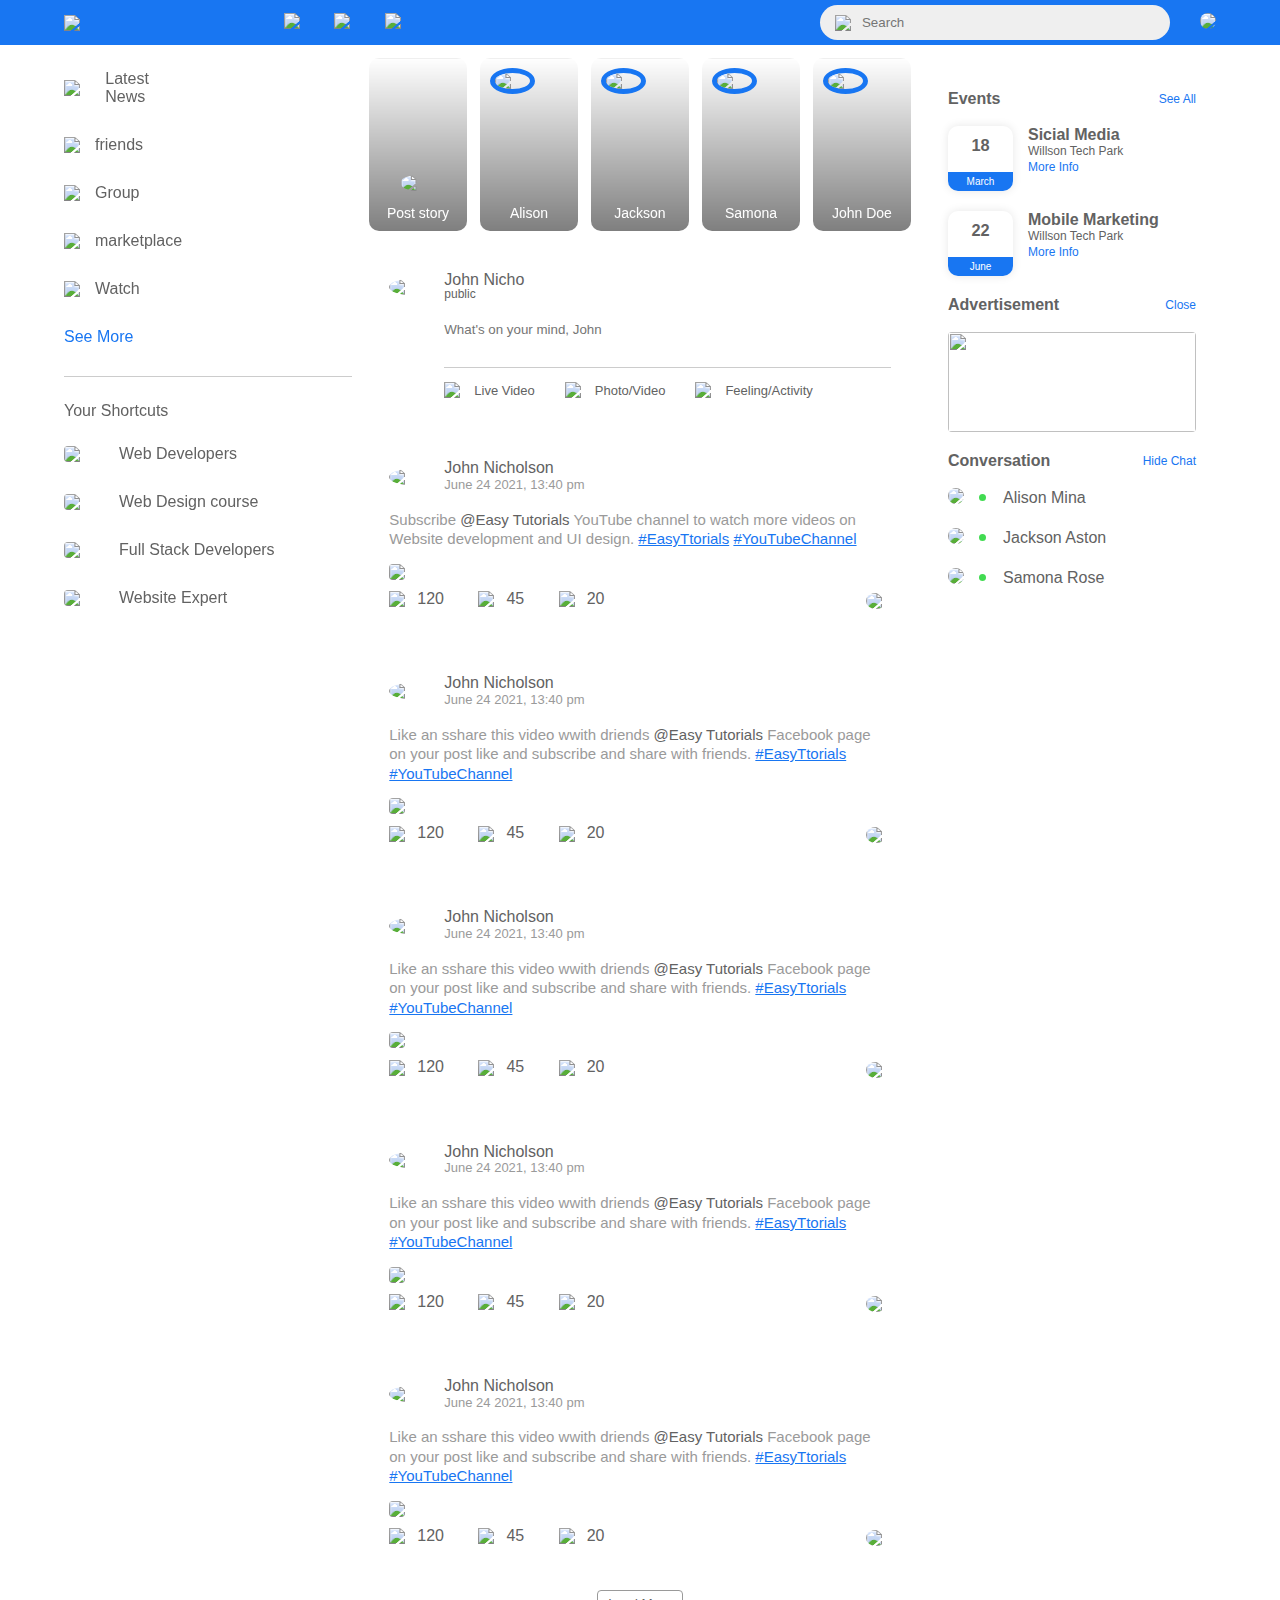
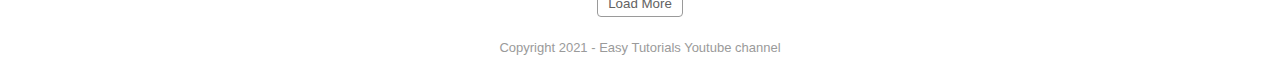
==== index.html @ 9cf2bbb2 "Add files via upload" ====
<!DOCTYPE html>
<html lang="en">
<head>
    <meta charset="UTF-8">
    <meta http-equiv="X-UA-Compatible" content="IE=edge">
    <meta name="viewport" content="width=device-width, initial-scale=1.0">
    <title>SocialBook - Easy Tutorials</title>
    <link rel="stylesheet" href="style.css">
    <link rel="stylesheet" href="https://cdnjs.cloudflare.com/ajax/libs/font-awesome/6.4.0/css/all.min.css" integrity="sha512-iecdLmaskl7CVkqkXNQ/ZH/XLlvWZOJyj7Yy7tcenmpD1ypASozpmT/E0iPtmFIB46ZmdtAc9eNBvH0H/ZpiBw==" crossorigin="anonymous" referrerpolicy="no-referrer" />
</head>
<body>
    <nav>
        <div class="nav-left">
            <img src="images/logo.png" class="logo">
            <ul>
                <li><img src="images/notification.png"></li>
                <li><img src="images/inbox.png"></li>
                <li><img src="images/video.png"></li>
            </ul>
        </div>
        <div class="nav-right">
            <div class="search-box">
                <img src="images/search.png" >
                <input type="text" placeholder="Search">
            </div>
            <div class="nav-user-icon" onclick="settingsMenuToggle()">
                <img src="images/profile-pic.png" >
            </div>
        </div>
<!-- --------------- settings menu -------------------------  -->
        <div class="settings-menu">
            <div id="dark-btn">
                <span></span>
            </div>
            <div class="settings-menu-inner">
                <div class="user-profile">
                    <img src="images/profile-pic.png">
                    <div>
                        <p>John Nicholsan</p>
                        <a href="#">See your profile</a>
                    </div>
                </div>
                <hr>
                <div class="user-profile">
                    <img src="images/feedback.png">
                    <div>
                        <p>Give Feedback</p>
                        <a href="#">Help us to improve new design</a>
                    </div>
                </div>
                <hr>

                <div class="setting-links">
                    <img src="images/setting.png" class="settings-icon"> 
                    <a href="#">Settings & Privacy <img src="images/arrow.png" width="10px"></a>
                </div>
                
                <div class="setting-links">
                    <img src="images/help.png" class="settings-icon"> 
                    <a href="#">Help and support <img src="images/arrow.png" width="10px"></a>
                </div>
                <div class="setting-links">
                    <img src="images/display.png" class="settings-icon"> 
                    <a href="#">Display and Accessibility <img src="images/arrow.png" width="10px"></a>
                </div>
                <div class="setting-links">
                    <img src="images/logout.png" class="settings-icon"> 
                    <a href="#">Logout <img src="images/arrow.png" width="10px"></a>
                </div>
            </div>
        </div>
    </nav>

    <div class="container">
        <!-- -------------- left-sidebar --------------- -->
        <div class="left-sidebar">
            <div class="imp-links">
                <a href="#"><img src="images/news.png">Latest News</a>
                <a href="#"><img src="images/friends.png">friends</a>
                <a href="#"><img src="images/group.png">Group</a>
                <a href="#"><img src="images/marketplace.png">marketplace</a>
                <a href="#"><img src="images/watch.png">Watch</a>
                <a href="#">See More</a>
            </div>
            <div class="shortcut-links">
                <p>Your Shortcuts</p>
                <a href="#"><img src="images/shortcut-1.png">Web Developers</a>
                <a href="#"><img src="images/shortcut-2.png">Web Design course</a>
                <a href="#"><img src="images/shortcut-3.png">Full Stack Developers</a>
                <a href="#"><img src="images/shortcut-4.png">Website Expert</a>
            </div>
        </div>

        <!-- -------------- main-content --------------- -->
        <div class="main-content">

            <div class="story-gallery">
                <div class="story story1">
                    <img src="images/upload.png">
                    <p>Post story</p>
                </div>
                <div class="story story2">
                    <img src="images/member-1.png">
                    <p>Alison</p>
                </div>
                <div class="story story3">
                    <img src="images/member-2.png">
                    <p>Jackson</p>
                </div>
                <div class="story story4">
                    <img src="images/member-3.png">
                    <p>Samona</p>
                </div>
                <div class="story story5">
                    <img src="images/member-4.png">
                    <p>John Doe</p>
                </div>
            </div>

            <div class="write-post-container">
                <div class="user-profile">
                    <img src="images/profile-pic.png">
                    <div>
                        <p>John Nicho</p>
                        <small>public <i class="fa-solid fa-sort-down"></i></small>
                    </div>
                </div>

                <div class="post-input-container">
                    <textarea rows="3" placeholder="What's on your mind, John"></textarea>
                    <div class="add-post-links">
                        <a href="#"><img src="images/live-video.png">Live Video</a>
                        <a href="#"><img src="images/photo.png">Photo/Video</a>
                        <a href="#"><img src="images/feeling.png">Feeling/Activity</a>
                    </div>
                </div>
            </div>

            <div class="post-container">
                <div class="post-row">
                    <div class="user-profile">
                        <img src="images/profile-pic.png">
                        <div>
                            <p>John Nicholson</p>
                            <span>June 24 2021, 13:40 pm</span>
                        </div>
                    </div>
                    <a href="#"><i class="fas fa-ellipsis-v"></i></a>
                </div>

                <p class="post-text">Subscribe <span>@Easy Tutorials</span> YouTube channel to watch more videos on
                    Website development and UI design. 
                    <a href="#">#EasyTtorials</a>
                    <a href="#">#YouTubeChannel</a>
                </p>
                <img src="images/feed-image-1.png" class="post-img">

                <div class="post-row">
                    <div class="activity-icons">
                        <div><img src="images/like-blue.png" >120</div>
                        <div><img src="images/comments.png" >45</div>
                        <div><img src="images/share.png" >20</div>
                    </div>
                    <div class="post-profile-icon">
                        <img src="images/profile-pic.png"><i class="fa-solid fa-sort-down"></i>
                    </div>
                </div>
            </div>
            <div class="post-container">
                <div class="post-row">
                    <div class="user-profile">
                        <img src="images/profile-pic.png">
                        <div>
                            <p>John Nicholson</p>
                            <span>June 24 2021, 13:40 pm</span>
                        </div>
                    </div>
                    <a href="#"><i class="fas fa-ellipsis-v"></i></a>
                </div>

                <p class="post-text">Like an sshare this video wwith driends <span>@Easy Tutorials</span> Facebook page on your post like and subscribe and share with friends. 
                    <a href="#">#EasyTtorials</a>
                    <a href="#">#YouTubeChannel</a>
                </p>
                <img src="images/feed-image-2.png" class="post-img">

                <div class="post-row">
                    <div class="activity-icons">
                        <div><img src="images/like.png" >120</div>
                        <div><img src="images/comments.png" >45</div>
                        <div><img src="images/share.png" >20</div>
                    </div>
                    <div class="post-profile-icon">
                        <img src="images/profile-pic.png"><i class="fa-solid fa-sort-down"></i>
                    </div>
                </div>
            </div>
            <div class="post-container">
                <div class="post-row">
                    <div class="user-profile">
                        <img src="images/profile-pic.png">
                        <div>
                            <p>John Nicholson</p>
                            <span>June 24 2021, 13:40 pm</span>
                        </div>
                    </div>
                    <a href="#"><i class="fas fa-ellipsis-v"></i></a>
                </div>

                <p class="post-text">Like an sshare this video wwith driends <span>@Easy Tutorials</span> Facebook page on your post like and subscribe and share with friends. 
                    <a href="#">#EasyTtorials</a>
                    <a href="#">#YouTubeChannel</a>
                </p>
                <img src="images/feed-image-3.png" class="post-img">

                <div class="post-row">
                    <div class="activity-icons">
                        <div><img src="images/like.png" >120</div>
                        <div><img src="images/comments.png" >45</div>
                        <div><img src="images/share.png" >20</div>
                    </div>
                    <div class="post-profile-icon">
                        <img src="images/profile-pic.png"><i class="fa-solid fa-sort-down"></i>
                    </div>
                </div>
            </div>
            <div class="post-container">
                <div class="post-row">
                    <div class="user-profile">
                        <img src="images/profile-pic.png">
                        <div>
                            <p>John Nicholson</p>
                            <span>June 24 2021, 13:40 pm</span>
                        </div>
                    </div>
                    <a href="#"><i class="fas fa-ellipsis-v"></i></a>
                </div>

                <p class="post-text">Like an sshare this video wwith driends <span>@Easy Tutorials</span> Facebook page on your post like and subscribe and share with friends. 
                    <a href="#">#EasyTtorials</a>
                    <a href="#">#YouTubeChannel</a>
                </p>
                <img src="images/feed-image-4.png" class="post-img">

                <div class="post-row">
                    <div class="activity-icons">
                        <div><img src="images/like.png" >120</div>
                        <div><img src="images/comments.png" >45</div>
                        <div><img src="images/share.png" >20</div>
                    </div>
                    <div class="post-profile-icon">
                        <img src="images/profile-pic.png"><i class="fa-solid fa-sort-down"></i>
                    </div>
                </div>
            </div>
            <div class="post-container">
                <div class="post-row">
                    <div class="user-profile">
                        <img src="images/profile-pic.png">
                        <div>
                            <p>John Nicholson</p>
                            <span>June 24 2021, 13:40 pm</span>
                        </div>
                    </div>
                    <a href="#"><i class="fas fa-ellipsis-v"></i></a>
                </div>

                <p class="post-text">Like an sshare this video wwith driends <span>@Easy Tutorials</span> Facebook page on your post like and subscribe and share with friends. 
                    <a href="#">#EasyTtorials</a>
                    <a href="#">#YouTubeChannel</a>
                </p>
                <img src="images/feed-image-5.png" class="post-img">

                <div class="post-row">
                    <div class="activity-icons">
                        <div><img src="images/like.png" >120</div>
                        <div><img src="images/comments.png" >45</div>
                        <div><img src="images/share.png" >20</div>
                    </div>
                    <div class="post-profile-icon">
                        <img src="images/profile-pic.png"><i class="fa-solid fa-sort-down"></i>
                    </div>
                </div>
            </div>
            <button type="button" class="load-more-btn">Load More</button>

        </div>


        <!-- -------------- right-sidebar --------------- -->
        <div class="right-sidebar">

            <div class="sidebar-title">
                <h4>Events</h4>
                <a href="#">See All</a>
            </div>

            <div class="event">
                <div class="left-event">
                    <h3>18</h3>
                    <span>March</span>
                </div>
                <div class="right-event">
                    <h4>Sicial Media</h4>
                    <p><i class="fa-solid fa-location-dot"></i> Willson Tech Park</p>
                    <a href="#">More Info</a>
                </div>
            </div>
            <div class="event">
                <div class="left-event">
                    <h3>22</h3>
                    <span>June</span>
                </div>
                <div class="right-event">
                    <h4>Mobile Marketing</h4>
                    <p><i class="fa-solid fa-location-dot"></i> Willson Tech Park</p>
                    <a href="#">More Info</a>
                </div>
            </div>
            <div class="sidebar-title">
                <h4>Advertisement</h4>
                <a href="#">Close</a>
            </div>
            <img class="sidebar-adss" src="images/advertisement.png" />

            <div class="sidebar-title">
                <h4>Conversation</h4>
                <a href="#">Hide Chat</a>
            </div>

            <div class="online-list">
                <div class="online">
                    <img src="images/member-1.png">
                </div>
                <p>Alison Mina</p>
            </div>
            <div class="online-list">
                <div class="online">
                    <img src="images/member-2.png">
                </div>
                <p>Jackson Aston</p>
            </div>
            <div class="online-list">
                <div class="online">
                    <img src="images/member-3.png">
                </div>
                <p>Samona Rose</p>
            </div>

             
        </div>

    </div>

    <div class="footer">
        <p>Copyright 2021 - Easy Tutorials Youtube channel</p>
    </div>
    <script src="script.js"></script>
</body>
</html>
---- style.css ----
*{
    margin: 0;
    padding: 0;
    font-family: 'poppins',sans-serif;
    box-sizing: border-box;
}


:root{
    --body-color:#efefef;
    --nav-color:#1876f2;
    --bg-color:#fff;
}

.dark-theme{
    --body-color:#0a0a0a;
    --nav-color:#000;
    --bg-color:#000;
}

body{
    background: var(--body-color);
    transition: background 0.3s;
}

body{
    background: var(--bg-color);
}
nav{
    display: flex;
    align-items: center;
    justify-content: space-between;
    background: var(--nav-color);
    padding: 5px 5%;
    position: sticky;
    top: 0;
    z-index: 100;
}
.logo{
    width: 160px;
    margin-right: 45px;
} 

.nav-left,.nav-right{
    display: flex;
    align-items: center;

}
.nav-left ul li {
    list-style: none;
    display: inline-block;
}

.nav-left ul li img{
    width: 28px;
    margin: 0 15px;
}
.nav-user-icon img{
    width: 40px;
    border-radius: 50%;
    cursor: pointer;
}

.nav-user-icon{
    margin-left: 30px;
}
.search-box{
    background: #efefef;
    width: 350px; 
    border-radius: 20px;
    display: flex;
    align-items: center;
    padding: 0 15px;
}
.search-box img{
    width: 18px;     
}
.search-box input{
    width: 100%;
    background: transparent;
    padding: 10px;
    outline: none;
    border: 0;
}
.online{
    position: relative;
}

.online::after{
    content: '';
    width: 7px;
    height: 7px;
    border: 2px solid #fff;
    border-radius: 50%;
    background: #41db51;
    position: absolute;
    top: 0;
    right: 0;
}

.container{
    display: flex;
    justify-content: space-between;
    padding: 13px 5%;
}
.left-sidebar{
    /* background: var(--bg-color); */
    flex-basis: 25%;
    position: sticky;
    top: 70px;
    align-self: flex-start;
    /* height: 100vh; */
}
.right-sidebar{
    background: var(--bg-color);
    flex-basis: 25%;
    position: sticky;
    top: 70px;
    align-self: flex-start;
    /* height: 100vh; */
    padding: 20px;
    border-radius: 4px;
    color: #626262;
}
.main-content{
    flex-basis: 47%;
}
.imp-links a,.shortcut-links a{
    text-decoration: none;
    display: flex;
    align-items: center;
    margin-bottom: 30px;
    color:#626262;
    width: fit-content;
}

.imp-links a img{
    width: 25%;
    margin-right: 15px;
}
.imp-links a:last-child{
    color: #1876f2;
}
.imp-links{
    border-bottom: 1px solid #ccc;
}
.shortcut-links a img{
    width: 40px;
    border-radius: 4px;
    margin-right: 15px;
}
.shortcut-links p{
    margin: 25px 0;
    color: #626262;
    font-weight: 500;
}
.sidebar-title{
    display: flex;
    align-items: center;
    justify-content: space-between;
    margin-bottom: 18px;

}
.right-sidebar h4{
    font-weight: 600;
    font-size: 16px;
}
.sidebar-title a{
    text-decoration: none;
    color: #1876f2;
    font-size: 12px;
}
.event{
    display: flex;
    font-size: 14px;
    margin-bottom: 20px;
}
.left-event{
    border-radius: 10px;
    height: 65px;
    width: 65px;
    margin-right: 15px;
    padding-top: 10px;
    text-align: center;
    position: relative;
    overflow: hidden;
    box-shadow: 0 0 10px rgba(0, 0, 0, 0.1);
}

.event p{
    font-size: 12px;
}
.event a{
    font-size: 12px;
    text-decoration: none;
    color: #1876f2;
}
.left-event span{
    position: absolute;
    bottom: 0;
    left: 0;
    width: 100%;
    background: #1876f2;
    color: #fff;
    font-size: 10px;
    padding: 4px 0;

}

.sidebar-adss{
    width: 100%;
    height: 100px;
    margin-bottom: 20px;
    border-radius: 4px;

}
.online-list{
    display: flex;
    align-items: center;
    margin-bottom: 20px;
}
.online-list .online img{
    width: 40px;
    border-radius: 50%; 
}
.online-list .online{
    width: 40px;
    border-radius: 50%;
    margin-right: 15px;
}
.online-list .online::after{
    top: unset;
    bottom: 5px;
}


.story-gallery{
    display: flex;
    justify-content: space-between;
    margin-bottom: 20px;
}
.story{
    flex-basis: 18%;
    padding-top: 32%;
    position: relative;
    background-position: center;
    background-size: cover;
    border-radius: 10px;
}
.story img{
    position: absolute;
    width: 45px;
    border-radius: 50%;
    top: 10px;
    left: 10px;
    border: 5px solid #1876f2;
}
.story p{
    position: absolute;
    bottom: 10px;
    width: 100%;
    text-align: center;
    color:#fff;
    font-size: 14px;
}
.story1{
    background-image: linear-gradient(transparent,rgba(0,0,0,0.5)), url(images/status-1.png);
}
.story2{
    background-image: linear-gradient(transparent,rgba(0,0,0,0.5)), url(images/status-2.png);
}
.story3{
    background-image: linear-gradient(transparent,rgba(0,0,0,0.5)), url(images/status-3.png);
}
.story4{
    background-image: linear-gradient(transparent,rgba(0,0,0,0.5)), url(images/status-4.png);
}
.story5{
    background-image: linear-gradient(transparent,rgba(0,0,0,0.5)), url(images/status-5.png);
}
.story.story1 img{
    top: unset;
    left: 50%;
    bottom: 40px;
    transform: translateX(-50%);
    border: 0;
    width: 35px;
}

.write-post-container{
    width: 100%;
    background: var(--bg-color);
    border-radius: 6px;
    padding: 20px;
    color:#626262;

}
.user-profile{
    display: flex;
    align-items: center;

}
.user-profile img{
    width: 45px;
    border-radius: 50%;
    margin-right: 10px;

}
.user-profile p{
    margin-bottom: -5px;
    font-weight: 500;
    color:#626262;

}

.user-profile small{
    font-size: 12px;
}
.post-input-container{
     padding-left: 55px;
     padding-top: 20px;
}

.post-input-container textarea{
    width: 100%;
    border: 0;
    outline: 0;
    border-bottom: 1px solid #ccc;
    background: transparent;
    resize: none;

}
.add-post-links{
    display: flex;
    margin-top: 10px;

}

.add-post-links a{
    text-decoration: none;
    display: flex;
    align-items: center;
    color: #626262;
    margin-right: 30px;
    font-size: 13px;
}

.add-post-links a img{
    width: 20px;
    margin-right: 10px;
 }

 .post-container{
    width: 100%;
    background: var(--bg-color);
    border-radius: 6px;
    padding: 20px;
    color: #626262;
    margin: 20px 0;
}


.post-container>*{
    line-height: 1.3;
}
 .user-profile span{
    font-size: 13px;
    color: #9a9a9a;
 }
 .post-text{
    color: #9a9a9a;
    margin: 15px 0;
    font-size: 15px;
 }
 .post-text span{
    color: #626262;
    font-weight: 500;
 }
 .post-text a{
    color: #1876f2;
 }

 .post-img{
    width: 100%;
    border-radius: 4px;
    margin-bottom: 5px;
 }
 .post-row{
    display: flex;
    align-items: center;
    justify-content: space-between;
 }
 .activity-icons div img{
    width: 18px;
    margin-right: 10px; 
 }
 .activity-icons div{
    display: inline-flex;
    align-items: center;
    margin-right: 30px;
 }
 .post-profile-icon{
    display: flex;
    align-items: center;
 }
 .post-profile-icon img{
    width: 20px;
    border-radius: 50%;
    margin-right: 5px;
 }
 .post-row a{
    color:#9a9a9a;
 }

 .load-more-btn{
    display: block;
    margin: auto;
    cursor: pointer;
    padding: 5px 10px;
    border: 1px solid #9a9a9a;
    color: #626262;
    background:transparent;
    border-radius: 4px;
 }
 .footer{
    text-align: center;
    color:#9a9a9a;
    padding: 10px 0 20px;
    font-size: 13px;
 }

 .settings-menu{
    position: absolute;
    width: 90%;
    max-width: 350px;
    background: var(--bg-color);
    box-shadow: 0 0 10px rgba(0, 0, 0, 0.4);
    border-radius: 4px;
    overflow: hidden;
    top: 108%;
    right: 5%;
    max-height: 0;
    transition: max-height 0.3s;
 }
 .settings-menu-height{
    max-height: 450px;
 }
 .user-profile a{
    font: 12px;
    color:#1876f2;
    text-decoration: none;
 }

 .settings-menu-inner{
    padding: 20px;
 }
 .settings-menu hr{
    bottom: 0;
    height: 1px;
    background: #9a9a9a;
    margin: 15px 0;
 }

 .setting-links{
    display: flex;
    align-items: center;
    margin: 15px 0;

 }
 .setting-links .settings-icon{
    width: 38px;
    margin-right: 10px;
    border-radius: 50%;

 }
 .setting-links a{
    display: flex;
    flex: 1;
    align-items: center;
    justify-content: space-between;
    text-decoration: none;
    color: #626262;
 }

 #dark-btn{
    position: absolute;
    top: 20px;
    right: 20px;
    background: #ccc;
    width: 45px;
    border-radius: 15px;
    padding: 2px 3px;
    cursor: pointer;
    display: flex;
    transition: padding-left 0.5s, background 0.5s;
 }
 #dark-btn span{
    width: 18px;
    height: 18px;
    background: #fff;
    border-radius: 50%;
    display: inline-block;
 }
 #dark-btn.dark-btn-on{
    padding-left: 23px;
    background: #0a0a0a;

 }
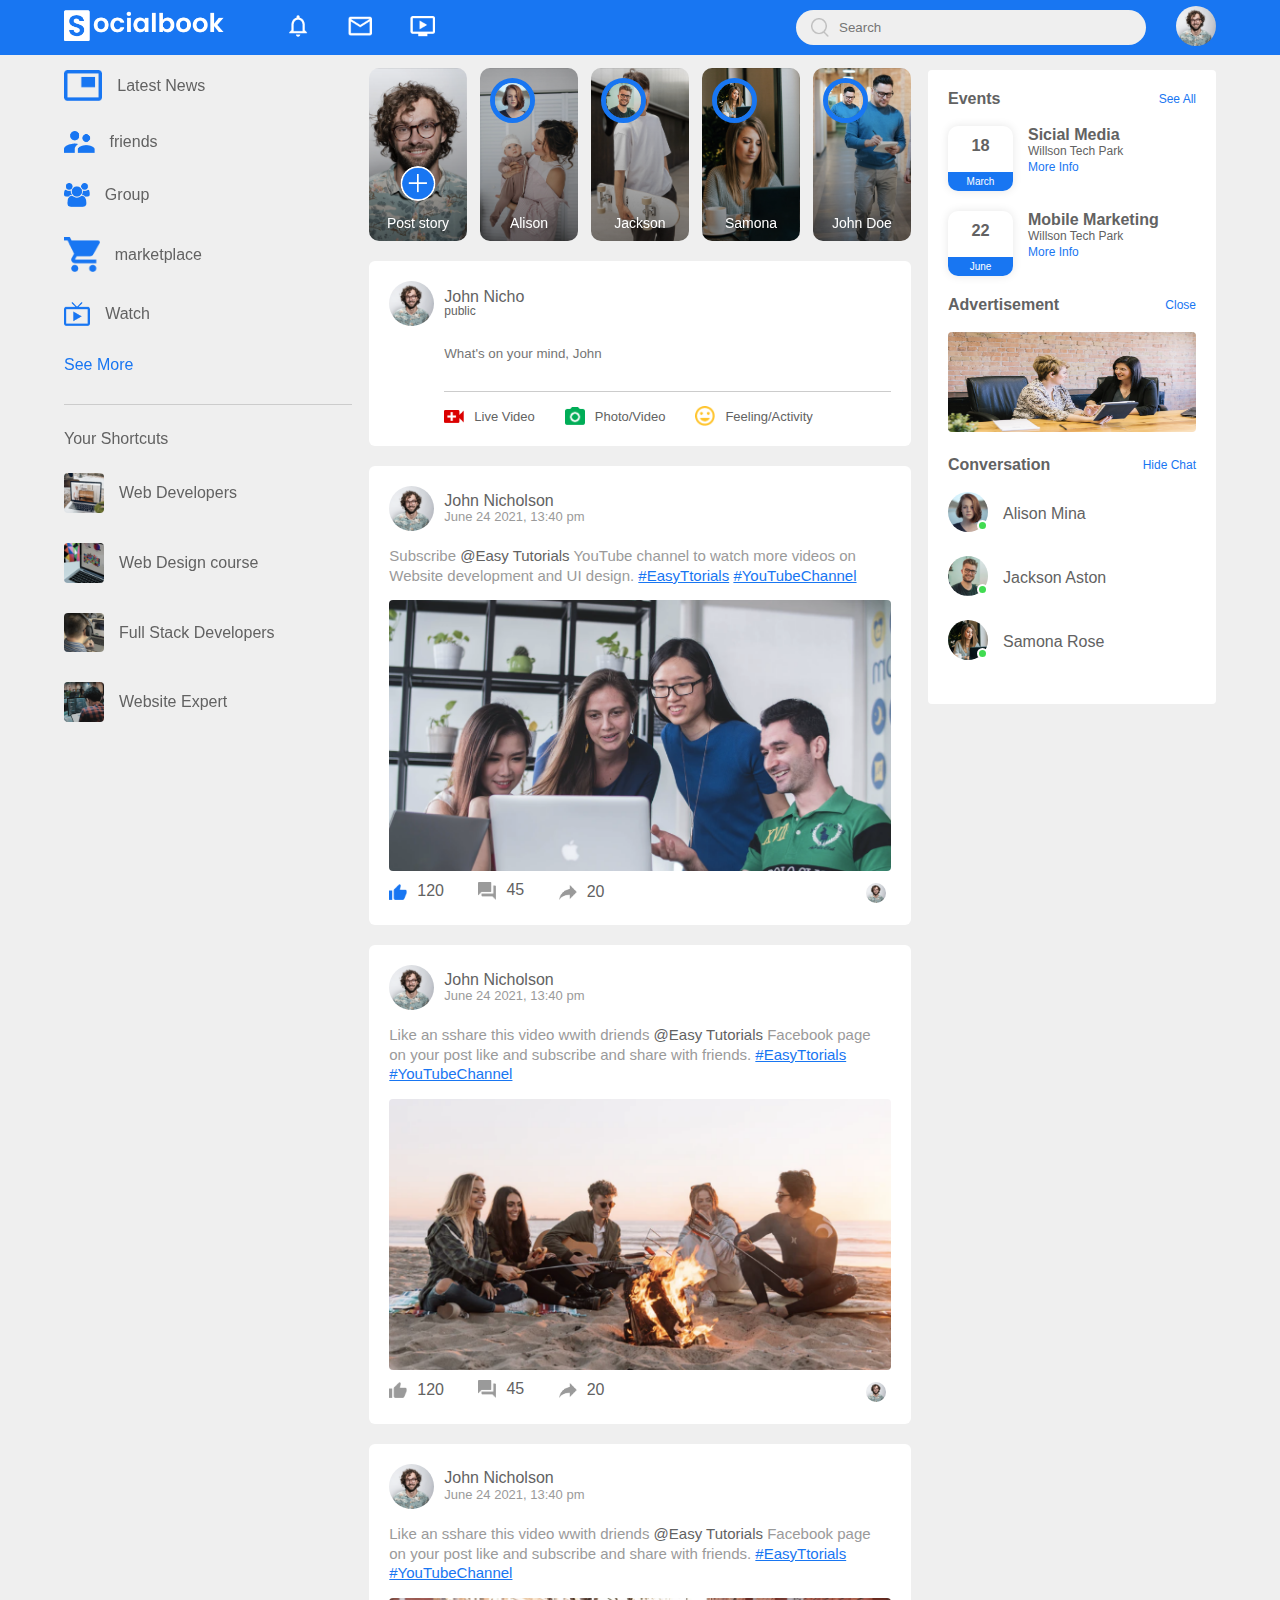
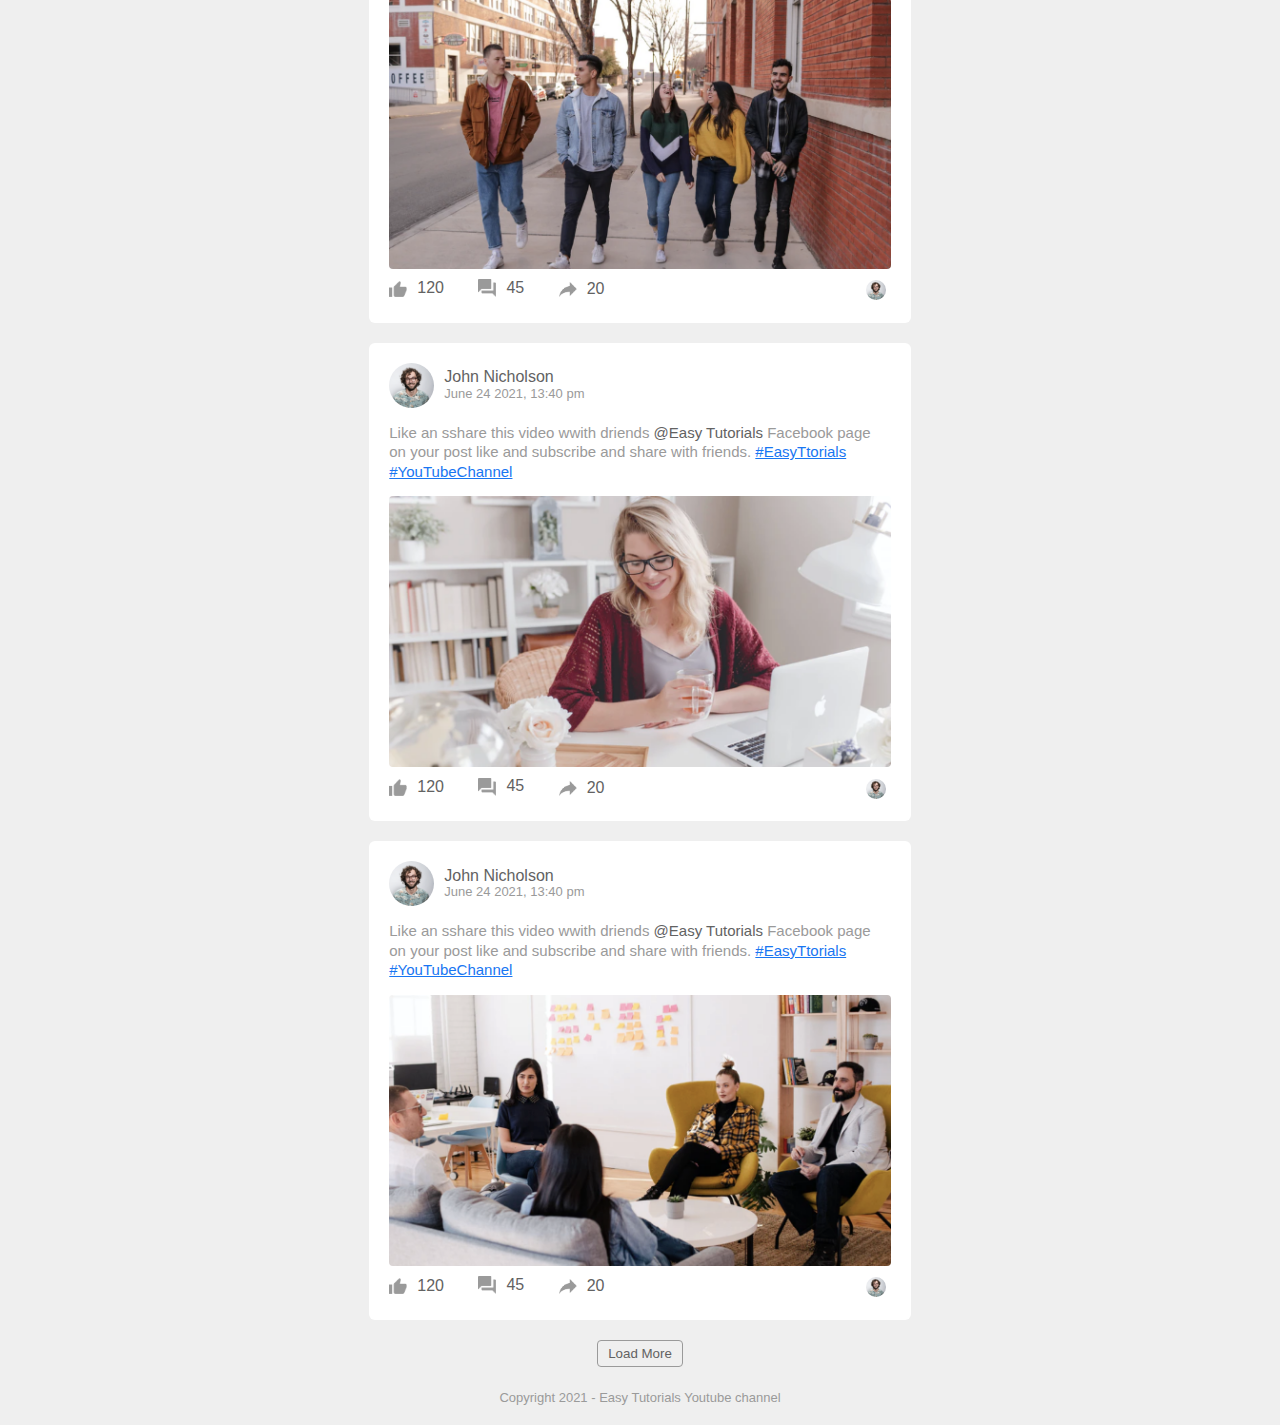
==== commit 1dd1ac63: "Add files via upload" ====
--- a/index.html
+++ b/index.html
@@ -11,7 +11,9 @@
 <body>
     <nav>
         <div class="nav-left">
-            <img src="images/logo.png" class="logo">
+            <a href="index.html">
+                <img src="images/logo.png" class="logo">
+            </a>
             <ul>
                 <li><img src="images/notification.png"></li>
                 <li><img src="images/inbox.png"></li>
@@ -37,7 +39,7 @@
                     <img src="images/profile-pic.png">
                     <div>
                         <p>John Nicholsan</p>
-                        <a href="#">See your profile</a>
+                        <a href="profile.html">See your profile</a>
                     </div>
                 </div>
                 <hr>
--- a/style.css
+++ b/style.css
@@ -23,9 +23,9 @@
     transition: background 0.3s;
 }
 
-body{
+/* body{
     background: var(--bg-color);
-}
+} */
 nav{
     display: flex;
     align-items: center;
@@ -505,4 +505,265 @@
     padding-left: 23px;
     background: #0a0a0a;
 
- }+ }
+
+ /* -------- profile page ------------- */
+
+ .profile-container{
+    padding: 20px 15%;
+    color: #626262;;
+ }
+
+ .cover-img{
+    width: 100%;
+    border-radius: 6px;
+    margin-bottom: 14px;
+ }
+
+ .profil-details{
+    background: var(--bg-color);
+    padding: 20px;
+    border-radius: 4px;
+    display: flex;
+    align-items: flex-start;
+    justify-content: space-between;
+ }
+ .pd-row{
+    display: flex;
+    flex: flex-start;
+ }
+ .pd-image{
+    width: 100px;
+    margin-right: 20px;
+    border-radius: 6px;
+ }
+ .pd-row div h3{
+    font-size: 25px;
+    font-weight: 600;
+ }
+ .pd-row div p{
+    font-size: 13px;
+ }
+ 
+ .pd-row div img{
+    width: 25px;
+    border-radius: 50%;
+    margin-top: 12px;
+ }
+ .pd-right button{
+    background: #1876f2;
+    border: 0;
+    outline: 0;
+    padding: 6px 10px;
+    display: inline-flex;
+    align-items: center;
+    color:#fff;
+    border-radius: 3px;
+    cursor: pointer;
+ }
+ .pd-right button img{
+    height: 15px;
+    margin-right: 10px;
+ }
+ .pd-right button:first-child{
+    background: #e4e6eb;
+    color: #000;
+ }
+
+ .pd-right{
+    text-align: right;
+ }
+ .pd-right a{
+    background: #e4e6eb;
+    border-radius: 3px;
+    padding: 12px;
+    display: inline-flex;
+    margin-top: 30px;
+ }
+ .pd-right a img{
+    width: 20px;
+ }
+ .profile-info{
+    display: flex;
+    align-self: 20px;
+    justify-content: space-between;
+    margin-top: 20px;
+
+ }
+ .info-col{
+    flex-basis: 33%;
+ }
+ .post-col{
+    flex-basis: 65%;
+ }
+ .profile-intro{
+    background: var(--bg-color);
+    padding: 20px;
+    margin-bottom: 20px;
+    border-radius: 4px;
+ }
+
+ .profile-intro h3{
+    font-weight: 600;
+}
+.intro-text{
+    text-align: center;
+    margin: 10px 0;
+    font-size: 15px;
+}
+
+.intro-text img{
+    width: 15px;
+    margin-bottom: -3px;
+}
+.profile-intro hr{
+    border: 0;
+    height: 1px;
+    background: #ccc;
+    margin: 24px 0;
+}
+.profile-intro ul li{
+    list-style: none;
+    font-size: 15px;
+    margin: 15px 0;
+    display: flex;
+    align-items: center;
+}
+.profile-intro ul li img{
+    width: 26px;
+    margin-right: 10px;
+}
+.title-box{
+    display: flex;
+    align-items: center;
+    justify-content: space-between;
+}
+.title-box a{
+    text-decoration: none;
+    color: #1875f2;
+    font-size: 14px;
+}
+.photo-box{
+    display: grid;
+    grid-template-columns: repeat(3,auto);
+    grid-gap:10px;
+    margin-top: 15px;
+}
+.photo-box div img{
+    width: 100%;
+    cursor: pointer;
+}
+
+.profile-intro p{
+    font-size: 14px;
+}
+.friends-box{
+    display: grid;
+    grid-template-columns: repeat(3,auto);
+    grid-gap: 10px;
+    margin-top: 15px;
+}
+.friends-box div img{
+    width: 100%;
+    cursor: pointer;
+    padding-bottom: 20px;
+}
+.friends-box div{
+    position: relative;
+
+}
+.friends-box p{
+    position: absolute;
+    bottom: 0;
+    left: 0;
+}
+
+/* ------------- media query for home page --------------- */
+
+@media (max-width:1080px){
+    .right-sidebar{
+        display: none;
+    }
+    .left-sidebar{
+        display: none;
+    }
+    nav{
+        flex-wrap: wrap;
+
+    }
+    .search-box{
+        display: none;
+    }
+    .logo{
+        width: 110px;
+        margin-right: 20px;
+    }
+    .nav-left ul li img{
+        width: 20px;
+        margin: 8px;
+    }
+    .nav-user-icon img{
+        width: 30px;
+    }
+    .nav-user-icon{
+        margin-left: 0;
+    }
+    .add-post-links{
+        flex-wrap: wrap;
+    }
+    .main-content{
+        flex-basis: 100%;
+
+    }
+    .story img{
+        width: 30px;
+        border-width: 3px;
+    }
+    .story p{
+        font-size: 10px;
+    }
+    .story.story1 img{
+        width: 25px;
+        bottom: 30px;
+    }
+    .add-post-links a{
+       margin-right: 12px;
+       font-size: 9px; 
+    }
+    .add-post-links a img{
+        width: 16px;
+        margin-right: 5px;
+    }
+
+    .post-input-container{
+        padding-left: 0;
+    }
+}
+
+/* -------------------- media query for profile page ------------------- */
+
+@media (max-width:1080px){
+    .profile-container{
+        padding: 20px 5%;
+    }
+    .profil-details{
+        flex-wrap: wrap;
+    }
+    .pd-right{
+        text-align-last: left;
+        margin-top: 15px;
+    }
+    .pd-right button{
+        margin-left: 0;
+        margin-right: 10px;
+    }
+    .pd-row div h3{
+        font-size: 16px;
+    }
+    .profile-info{
+        flex-wrap: wrap;
+    }
+    .info-col,.post-col{
+        flex-basis: 100%;
+    }
+}
